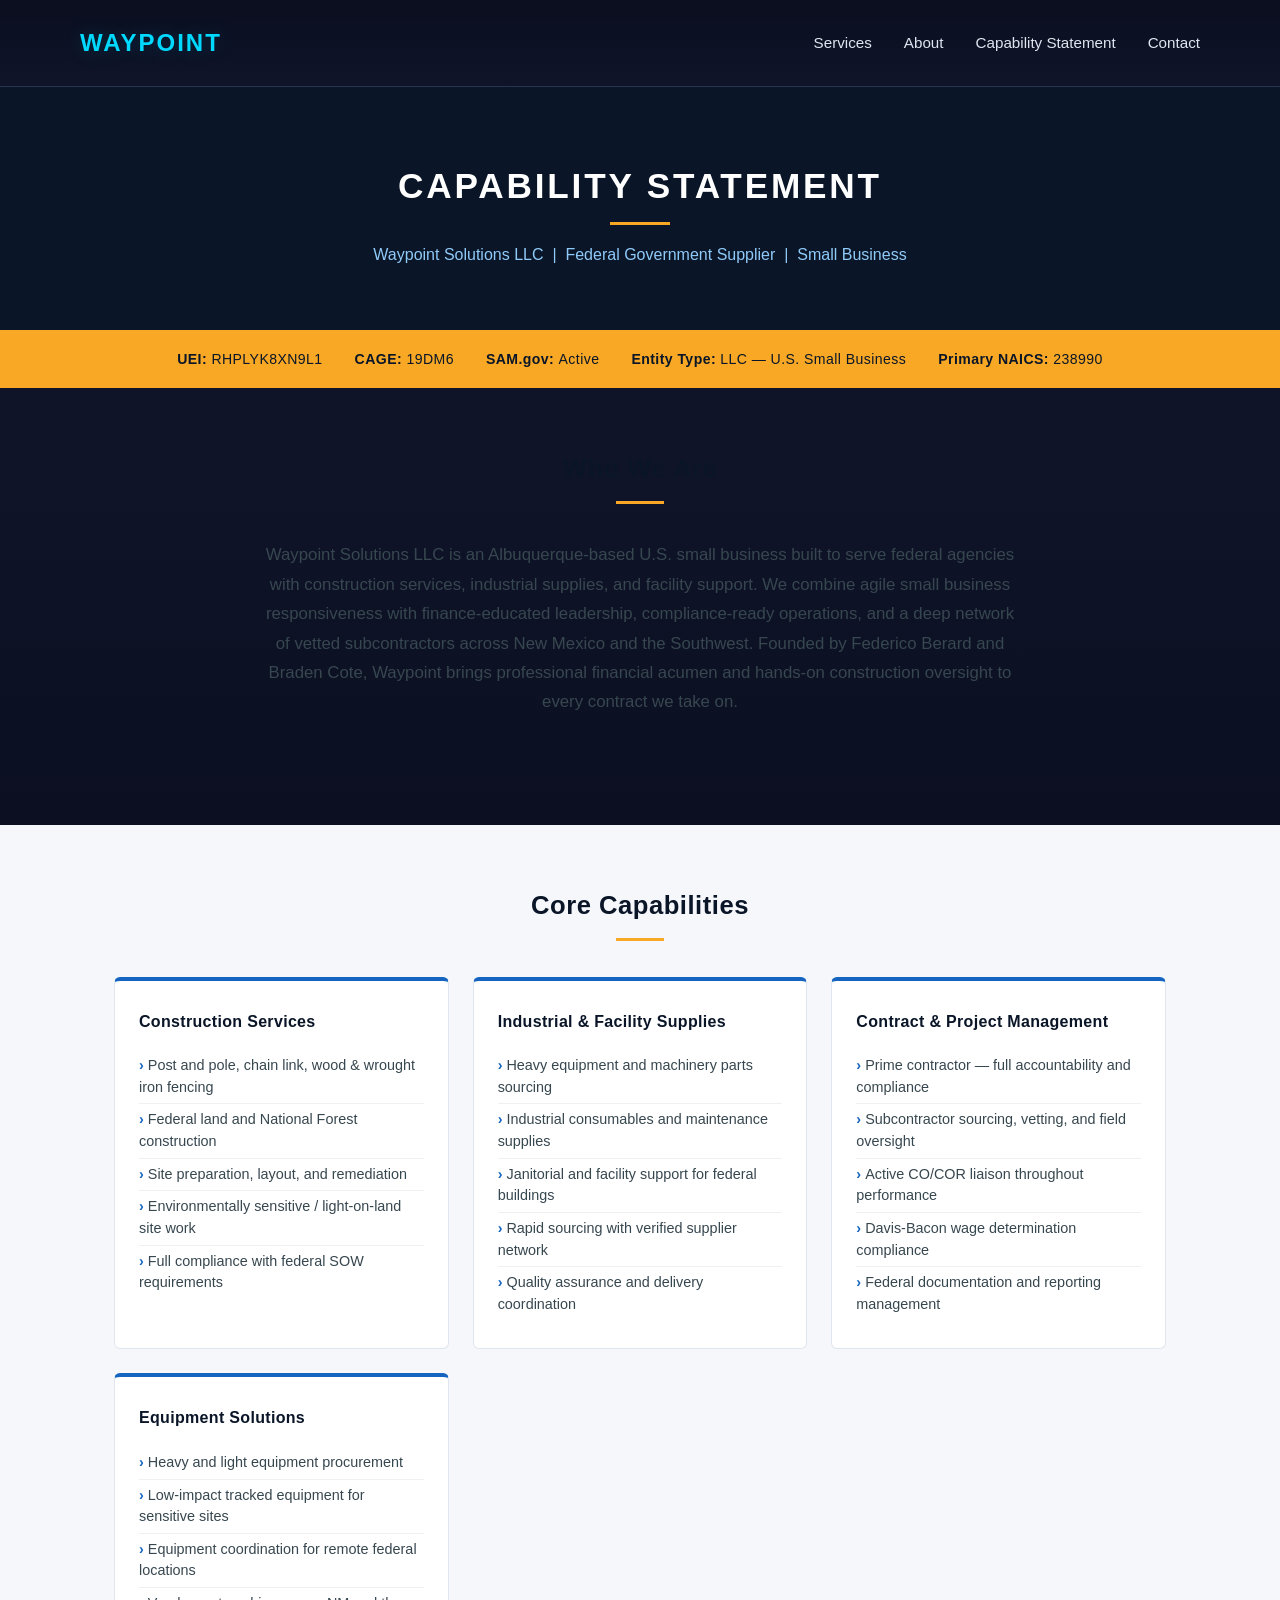
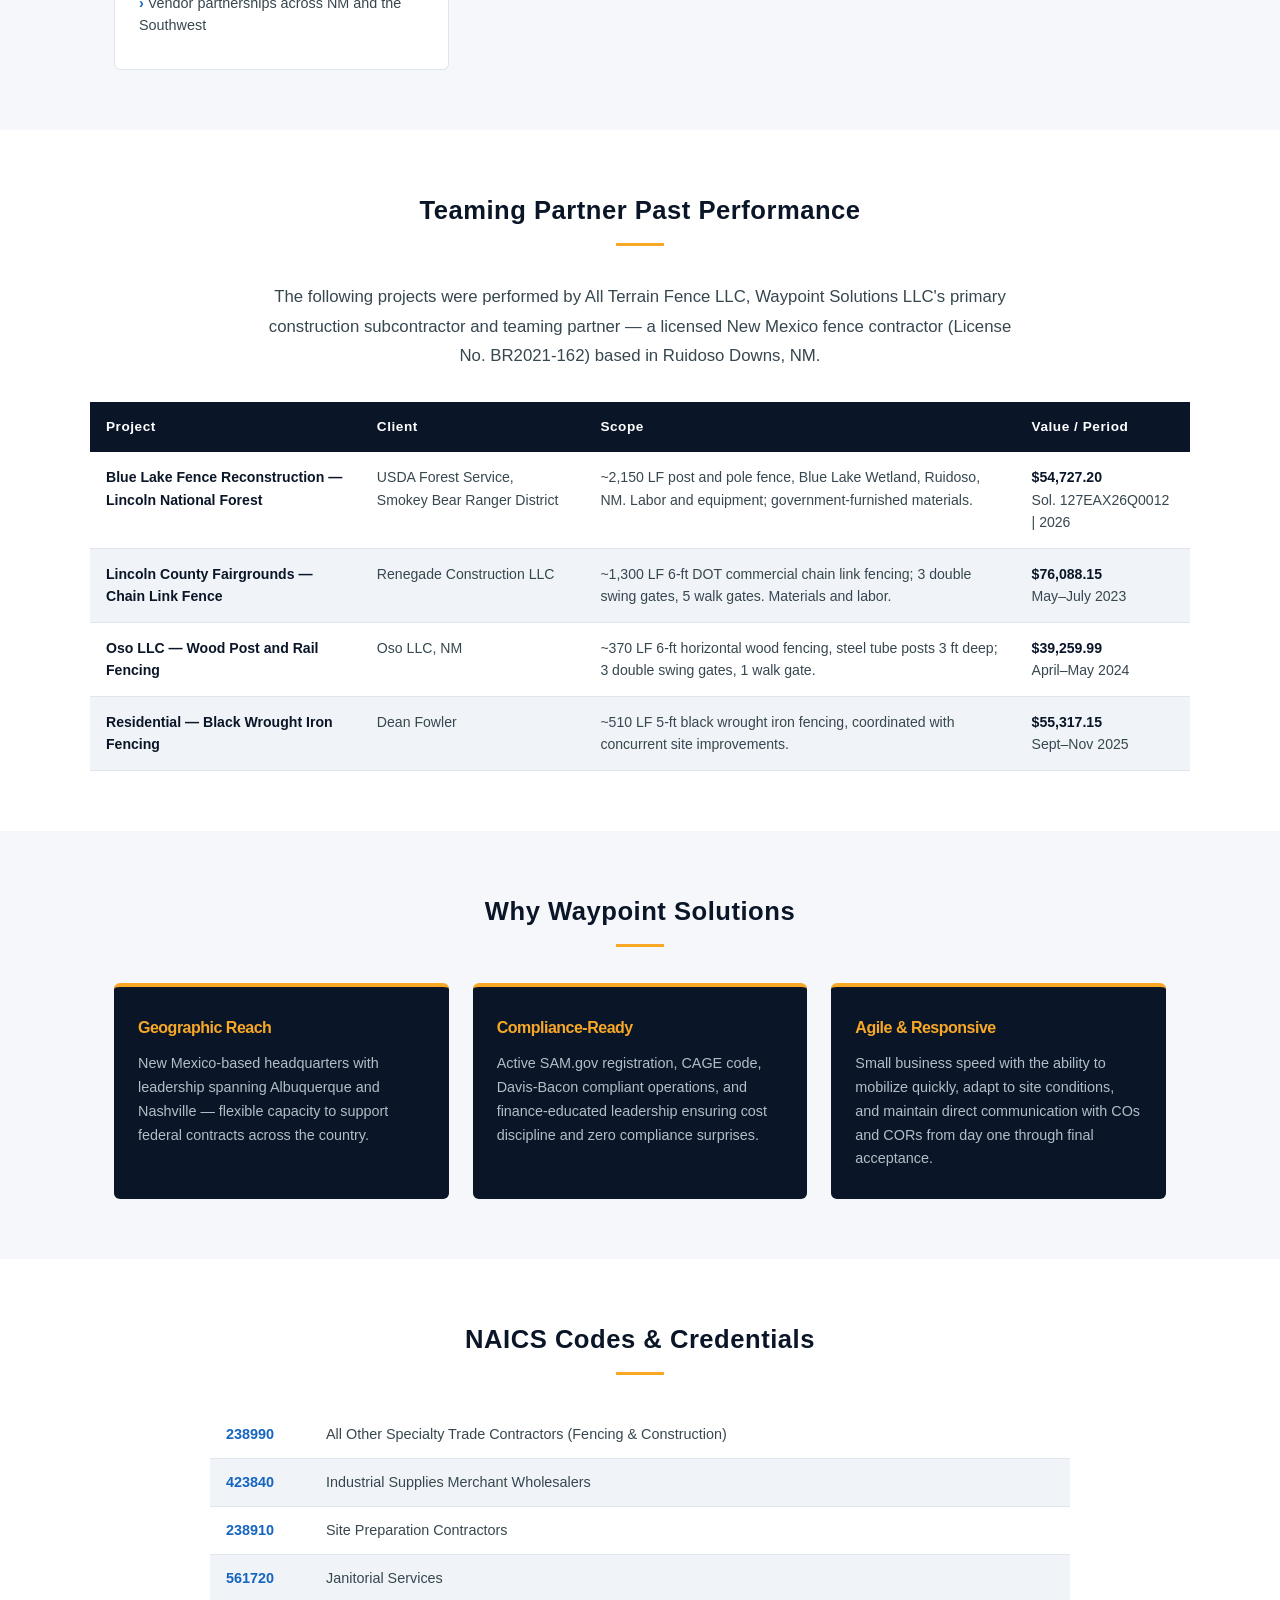
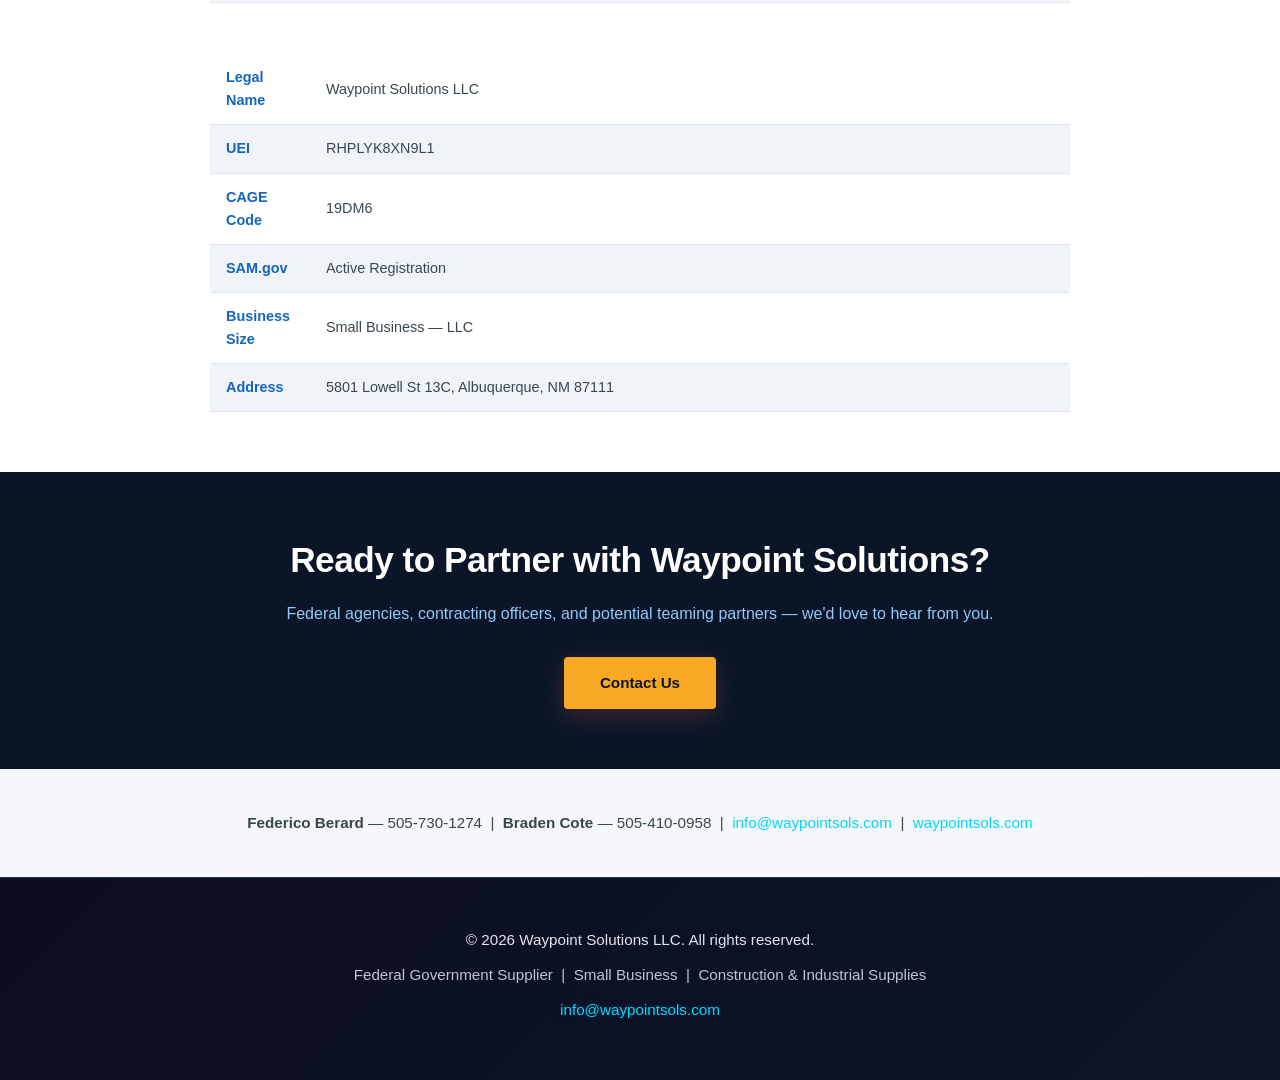
==== capability.html @ c78180f1 "Rename Capability to capability.html" ====
<!DOCTYPE html>
<html lang="en">
<head>
<meta charset="UTF-8">
<meta name="viewport" content="width=device-width, initial-scale=1.0">
<title>Capability Statement - Waypoint Solutions LLC</title>
<link rel="stylesheet" href="style.css">
<style>
  /* ── Capability page specific styles ── */
  .cap-hero {
    background: #0A1628;
    padding: 80px 0 60px;
    text-align: center;
  }
  .cap-hero h1 {
    color: #ffffff;
    font-size: 2.2rem;
    letter-spacing: 0.08em;
    margin: 0 0 8px;
  }
  .cap-hero .gold-bar {
    width: 60px;
    height: 3px;
    background: #F9A825;
    margin: 16px auto;
  }
  .cap-hero p {
    color: #90CAF9;
    font-size: 1rem;
    margin: 0;
  }
 
  .cap-section {
    padding: 60px 0;
  }
  .cap-section.alt {
    background: #f5f7fa;
  }
 
  .cap-intro {
    max-width: 760px;
    margin: 0 auto 48px;
    text-align: center;
    color: #37474F;
    font-size: 1.05rem;
    line-height: 1.75;
  }
 
  /* Credentials bar */
  .cred-bar {
    background: #F9A825;
    padding: 18px 0;
  }
  .cred-bar-inner {
    max-width: 1100px;
    margin: 0 auto;
    padding: 0 24px;
    display: flex;
    flex-wrap: wrap;
    justify-content: center;
    gap: 32px;
  }
  .cred-item {
    font-size: 0.88rem;
    color: #0A1628;
    font-weight: 600;
    letter-spacing: 0.03em;
  }
  .cred-item span {
    font-weight: 400;
  }
 
  /* Capability cards */
  .cap-grid {
    display: grid;
    grid-template-columns: repeat(auto-fit, minmax(260px, 1fr));
    gap: 24px;
    max-width: 1100px;
    margin: 0 auto;
    padding: 0 24px;
  }
  .cap-card {
    background: #ffffff;
    border: 1px solid #e0e6ed;
    border-top: 4px solid #1565C0;
    border-radius: 6px;
    padding: 28px 24px;
  }
  .cap-card h3 {
    color: #0A1628;
    font-size: 1rem;
    margin: 0 0 16px;
    letter-spacing: 0.02em;
  }
  .cap-card ul {
    list-style: none;
    padding: 0;
    margin: 0;
  }
  .cap-card ul li {
    color: #37474F;
    font-size: 0.9rem;
    padding: 5px 0;
    border-bottom: 1px solid #f0f0f0;
    line-height: 1.5;
  }
  .cap-card ul li:last-child { border-bottom: none; }
  .cap-card ul li::before {
    content: "›  ";
    color: #1565C0;
    font-weight: 700;
  }
 
  /* Past performance table */
  .pp-table {
    width: 100%;
    max-width: 1100px;
    margin: 0 auto;
    padding: 0 24px;
    border-collapse: collapse;
  }
  .pp-table thead tr {
    background: #0A1628;
    color: #ffffff;
  }
  .pp-table thead th {
    padding: 14px 16px;
    text-align: left;
    font-size: 0.85rem;
    font-weight: 600;
    letter-spacing: 0.04em;
  }
  .pp-table tbody tr:nth-child(even) { background: #f0f4f8; }
  .pp-table tbody tr:nth-child(odd)  { background: #ffffff; }
  .pp-table tbody td {
    padding: 14px 16px;
    font-size: 0.88rem;
    color: #37474F;
    vertical-align: top;
    border-bottom: 1px solid #e0e6ed;
  }
  .pp-table tbody td strong { color: #0A1628; }
 
  /* Pillars */
  .pillar-grid {
    display: grid;
    grid-template-columns: repeat(auto-fit, minmax(280px, 1fr));
    gap: 24px;
    max-width: 1100px;
    margin: 0 auto;
    padding: 0 24px;
  }
  .pillar {
    background: #0A1628;
    border-top: 4px solid #F9A825;
    border-radius: 6px;
    padding: 28px 24px;
  }
  .pillar h3 {
    color: #F9A825;
    font-size: 1rem;
    margin: 0 0 12px;
  }
  .pillar p {
    color: #B0BEC5;
    font-size: 0.9rem;
    line-height: 1.65;
    margin: 0;
  }
 
  /* NAICS table */
  .naics-table {
    width: 100%;
    max-width: 860px;
    margin: 0 auto;
    padding: 0 24px;
    border-collapse: collapse;
  }
  .naics-table tr:nth-child(even) { background: #f0f4f8; }
  .naics-table tr:nth-child(odd)  { background: #ffffff; }
  .naics-table td {
    padding: 12px 16px;
    font-size: 0.9rem;
    color: #37474F;
    border-bottom: 1px solid #e0e6ed;
  }
  .naics-table td:first-child {
    font-weight: 700;
    color: #1565C0;
    width: 100px;
  }
 
  /* Contact CTA */
  .cap-cta {
    background: #0A1628;
    padding: 60px 24px;
    text-align: center;
  }
  .cap-cta h2 { color: #ffffff; margin: 0 0 12px; }
  .cap-cta p  { color: #90CAF9; margin: 0 0 28px; }
  .cap-cta a.cta-button {
    background: #F9A825;
    color: #0A1628;
    padding: 14px 36px;
    border-radius: 4px;
    font-weight: 700;
    text-decoration: none;
    font-size: 0.95rem;
    display: inline-block;
  }
  .cap-cta a.cta-button:hover { background: #e09318; }
 
  .section-heading {
    text-align: center;
    color: #0A1628;
    font-size: 1.6rem;
    margin: 0 0 12px;
    letter-spacing: 0.02em;
  }
  .gold-underline {
    width: 48px;
    height: 3px;
    background: #F9A825;
    margin: 0 auto 36px;
  }
 
  @media (max-width: 700px) {
    .pp-table { font-size: 0.8rem; }
    .pp-table thead th, .pp-table tbody td { padding: 10px 10px; }
    .cap-hero h1 { font-size: 1.5rem; }
  }
</style>
</head>
<body>
 
<!-- Navigation -->
<nav class="navbar">
  <div class="nav-container">
    <div class="logo"><a href="index.html" style="text-decoration:none; color:inherit;">WAYPOINT</a></div>
    <ul class="nav-menu">
      <li><a href="index.html#capabilities">Services</a></li>
      <li><a href="index.html#about">About</a></li>
      <li><a href="capability.html" class="active">Capability Statement</a></li>
      <li><a href="index.html#contact">Contact</a></li>
    </ul>
  </div>
</nav>
 
<!-- Hero -->
<div class="cap-hero">
  <h1>CAPABILITY STATEMENT</h1>
  <div class="gold-bar"></div>
  <p>Waypoint Solutions LLC &nbsp;|&nbsp; Federal Government Supplier &nbsp;|&nbsp; Small Business</p>
</div>
 
<!-- Credentials Bar -->
<div class="cred-bar">
  <div class="cred-bar-inner">
    <div class="cred-item">UEI: <span>RHPLYK8XN9L1</span></div>
    <div class="cred-item">CAGE: <span>19DM6</span></div>
    <div class="cred-item">SAM.gov: <span>Active</span></div>
    <div class="cred-item">Entity Type: <span>LLC — U.S. Small Business</span></div>
    <div class="cred-item">Primary NAICS: <span>238990</span></div>
  </div>
</div>
 
<!-- Who We Are -->
<section class="cap-section">
  <div class="container">
    <h2 class="section-heading">Who We Are</h2>
    <div class="gold-underline"></div>
    <p class="cap-intro">
      Waypoint Solutions LLC is an Albuquerque-based U.S. small business built to serve federal agencies with construction services, industrial supplies, and facility support. We combine agile small business responsiveness with finance-educated leadership, compliance-ready operations, and a deep network of vetted subcontractors across New Mexico and the Southwest. Founded by Federico Berard and Braden Cote, Waypoint brings professional financial acumen and hands-on construction oversight to every contract we take on.
    </p>
  </div>
</section>
 
<!-- Core Capabilities -->
<section class="cap-section alt">
  <div class="container">
    <h2 class="section-heading">Core Capabilities</h2>
    <div class="gold-underline"></div>
    <div class="cap-grid">
      <div class="cap-card">
        <h3>Construction Services</h3>
        <ul>
          <li>Post and pole, chain link, wood &amp; wrought iron fencing</li>
          <li>Federal land and National Forest construction</li>
          <li>Site preparation, layout, and remediation</li>
          <li>Environmentally sensitive / light-on-land site work</li>
          <li>Full compliance with federal SOW requirements</li>
        </ul>
      </div>
      <div class="cap-card">
        <h3>Industrial &amp; Facility Supplies</h3>
        <ul>
          <li>Heavy equipment and machinery parts sourcing</li>
          <li>Industrial consumables and maintenance supplies</li>
          <li>Janitorial and facility support for federal buildings</li>
          <li>Rapid sourcing with verified supplier network</li>
          <li>Quality assurance and delivery coordination</li>
        </ul>
      </div>
      <div class="cap-card">
        <h3>Contract &amp; Project Management</h3>
        <ul>
          <li>Prime contractor — full accountability and compliance</li>
          <li>Subcontractor sourcing, vetting, and field oversight</li>
          <li>Active CO/COR liaison throughout performance</li>
          <li>Davis-Bacon wage determination compliance</li>
          <li>Federal documentation and reporting management</li>
        </ul>
      </div>
      <div class="cap-card">
        <h3>Equipment Solutions</h3>
        <ul>
          <li>Heavy and light equipment procurement</li>
          <li>Low-impact tracked equipment for sensitive sites</li>
          <li>Equipment coordination for remote federal locations</li>
          <li>Vendor partnerships across NM and the Southwest</li>
        </ul>
      </div>
    </div>
  </div>
</section>
 
<!-- Past Performance -->
<section class="cap-section">
  <div class="container">
    <h2 class="section-heading">Teaming Partner Past Performance</h2>
    <div class="gold-underline"></div>
    <p class="cap-intro" style="margin-bottom: 32px;">
      The following projects were performed by All Terrain Fence LLC, Waypoint Solutions LLC's primary construction subcontractor and teaming partner — a licensed New Mexico fence contractor (License No. BR2021-162) based in Ruidoso Downs, NM.
    </p>
    <table class="pp-table">
      <thead>
        <tr>
          <th>Project</th>
          <th>Client</th>
          <th>Scope</th>
          <th>Value / Period</th>
        </tr>
      </thead>
      <tbody>
        <tr>
          <td><strong>Blue Lake Fence Reconstruction — Lincoln National Forest</strong></td>
          <td>USDA Forest Service, Smokey Bear Ranger District</td>
          <td>~2,150 LF post and pole fence, Blue Lake Wetland, Ruidoso, NM. Labor and equipment; government-furnished materials.</td>
          <td><strong>$54,727.20</strong><br>Sol. 127EAX26Q0012 | 2026</td>
        </tr>
        <tr>
          <td><strong>Lincoln County Fairgrounds — Chain Link Fence</strong></td>
          <td>Renegade Construction LLC</td>
          <td>~1,300 LF 6-ft DOT commercial chain link fencing; 3 double swing gates, 5 walk gates. Materials and labor.</td>
          <td><strong>$76,088.15</strong><br>May–July 2023</td>
        </tr>
        <tr>
          <td><strong>Oso LLC — Wood Post and Rail Fencing</strong></td>
          <td>Oso LLC, NM</td>
          <td>~370 LF 6-ft horizontal wood fencing, steel tube posts 3 ft deep; 3 double swing gates, 1 walk gate.</td>
          <td><strong>$39,259.99</strong><br>April–May 2024</td>
        </tr>
        <tr>
          <td><strong>Residential — Black Wrought Iron Fencing</strong></td>
          <td>Dean Fowler</td>
          <td>~510 LF 5-ft black wrought iron fencing, coordinated with concurrent site improvements.</td>
          <td><strong>$55,317.15</strong><br>Sept–Nov 2025</td>
        </tr>
      </tbody>
    </table>
  </div>
</section>
 
<!-- Why Waypoint -->
<section class="cap-section alt">
  <div class="container">
    <h2 class="section-heading">Why Waypoint Solutions</h2>
    <div class="gold-underline"></div>
    <div class="pillar-grid">
      <div class="pillar">
        <h3>Geographic Reach</h3>
        <p>New Mexico-based headquarters with leadership spanning Albuquerque and Nashville — flexible capacity to support federal contracts across the country.</p>
      </div>
      <div class="pillar">
        <h3>Compliance-Ready</h3>
        <p>Active SAM.gov registration, CAGE code, Davis-Bacon compliant operations, and finance-educated leadership ensuring cost discipline and zero compliance surprises.</p>
      </div>
      <div class="pillar">
        <h3>Agile &amp; Responsive</h3>
        <p>Small business speed with the ability to mobilize quickly, adapt to site conditions, and maintain direct communication with COs and CORs from day one through final acceptance.</p>
      </div>
    </div>
  </div>
</section>
 
<!-- NAICS & Credentials -->
<section class="cap-section">
  <div class="container">
    <h2 class="section-heading">NAICS Codes &amp; Credentials</h2>
    <div class="gold-underline"></div>
    <table class="naics-table">
      <tr><td>238990</td><td>All Other Specialty Trade Contractors (Fencing &amp; Construction)</td></tr>
      <tr><td>423840</td><td>Industrial Supplies Merchant Wholesalers</td></tr>
      <tr><td>238910</td><td>Site Preparation Contractors</td></tr>
      <tr><td>561720</td><td>Janitorial Services</td></tr>
    </table>
    <br><br>
    <table class="naics-table">
      <tr><td>Legal Name</td><td>Waypoint Solutions LLC</td></tr>
      <tr><td>UEI</td><td>RHPLYK8XN9L1</td></tr>
      <tr><td>CAGE Code</td><td>19DM6</td></tr>
      <tr><td>SAM.gov</td><td>Active Registration</td></tr>
      <tr><td>Business Size</td><td>Small Business — LLC</td></tr>
      <tr><td>Address</td><td>5801 Lowell St 13C, Albuquerque, NM 87111</td></tr>
    </table>
  </div>
</section>
 
<!-- Contact CTA -->
<div class="cap-cta">
  <h2>Ready to Partner with Waypoint Solutions?</h2>
  <p>Federal agencies, contracting officers, and potential teaming partners — we'd love to hear from you.</p>
  <a href="index.html#contact" class="cta-button">Contact Us</a>
</div>
 
<!-- Contact Quick Info -->
<section class="cap-section alt" style="padding: 40px 0;">
  <div class="container" style="text-align: center;">
    <p style="color:#37474F; font-size:0.95rem; margin:0;">
      <strong>Federico Berard</strong> — 505-730-1274 &nbsp;|&nbsp;
      <strong>Braden Cote</strong> — 505-410-0958 &nbsp;|&nbsp;
      <a href="mailto:info@waypointsols.com">info@waypointsols.com</a> &nbsp;|&nbsp;
      <a href="https://waypointsols.com">waypointsols.com</a>
    </p>
  </div>
</section>
 
<!-- Footer -->
<footer class="footer">
  <div class="container">
    <p>&copy; 2026 Waypoint Solutions LLC. All rights reserved.</p>
    <p class="footer-meta">Federal Government Supplier &nbsp;|&nbsp; Small Business &nbsp;|&nbsp; Construction &amp; Industrial Supplies</p>
    <p class="footer-contact"><a href="mailto:info@waypointsols.com">info@waypointsols.com</a></p>
  </div>
</footer>
 
</body>
</html>
---- style.css ----
/* ===== VARIABLES & RESET ===== */
:root {
    --bg-primary: #0A0E1F;
    --bg-secondary: #0F1429;
    --bg-tertiary: #141829;
    --accent-cyan: #00D9FF;
    --accent-orange: #FF6B35;
    --accent-green: #00D997;
    --text-primary: #FFFFFF;
    --text-secondary: #E0E5F0;
    --text-tertiary: #B8C4D4;
    --border-color: #2A3452;
    --glow-cyan: rgba(0, 217, 255, 0.2);
    --glow-orange: rgba(255, 107, 53, 0.2);
}

* {
    margin: 0;
    padding: 0;
    box-sizing: border-box;
}

html {
    scroll-behavior: smooth;
}

body {
    font-family: -apple-system, BlinkMacSystemFont, 'Segoe UI', 'Roboto', 'Oxygen', 'Ubuntu', 'Cantarell', sans-serif;
    line-height: 1.6;
    color: var(--text-primary);
    background: linear-gradient(180deg, var(--bg-primary) 0%, var(--bg-secondary) 50%, var(--bg-primary) 100%);
    background-attachment: fixed;
    min-height: 100vh;
}

.container {
    max-width: 1200px;
    margin: 0 auto;
    padding: 0 40px;
}

/* ===== TYPOGRAPHY ===== */
h1, h2, h3 {
    font-weight: 700;
    letter-spacing: -0.5px;
}

h1 {
    font-size: 3.5rem;
    line-height: 1.1;
    margin-bottom: 1rem;
    color: var(--text-primary);
}

h2 {
    font-size: 2.2rem;
    margin-bottom: 1rem;
    color: var(--text-primary);
}

h3 {
    font-size: 1.1rem;
    margin-bottom: 0.8rem;
    color: var(--accent-cyan);
}

p {
    color: var(--text-secondary);
    line-height: 1.8;
}

a {
    color: var(--accent-cyan);
    text-decoration: none;
    transition: color 0.3s ease;
}

a:hover {
    color: var(--accent-orange);
}

/* ===== NAVIGATION ===== */
.navbar {
    background: linear-gradient(180deg, var(--bg-primary) 0%, var(--bg-secondary) 100%);
    padding: 1.5rem 0;
    border-bottom: 1px solid var(--border-color);
    position: sticky;
    top: 0;
    z-index: 1000;
}

.nav-container {
    max-width: 1200px;
    margin: 0 auto;
    padding: 0 40px;
    display: flex;
    justify-content: space-between;
    align-items: center;
}

.logo {
    font-size: 1.5rem;
    font-weight: 700;
    color: var(--accent-cyan);
    letter-spacing: 2px;
    text-shadow: 0 0 20px var(--glow-cyan);
}

.nav-menu {
    display: flex;
    list-style: none;
    gap: 2rem;
}

.nav-menu a {
    color: var(--text-secondary);
    font-weight: 500;
    font-size: 0.95rem;
    transition: color 0.3s ease;
}

.nav-menu a:hover {
    color: var(--accent-cyan);
}

/* ===== HERO SECTION ===== */
.hero {
    background: linear-gradient(135deg, var(--bg-primary) 0%, var(--bg-secondary) 100%);
    color: var(--text-primary);
    padding: 100px 40px;
    text-align: center;
    position: relative;
    overflow: hidden;
}

.hero::before {
    content: '';
    position: absolute;
    top: 0;
    left: 0;
    right: 0;
    bottom: 0;
    background: radial-gradient(circle at 20% 50%, rgba(0, 217, 255, 0.08) 0%, transparent 50%),
                radial-gradient(circle at 80% 80%, rgba(255, 107, 53, 0.08) 0%, transparent 50%);
    pointer-events: none;
}

.hero-content {
    position: relative;
    z-index: 2;
}

.hero-content h1 {
    color: var(--text-primary);
    margin-bottom: 0.5rem;
    font-weight: 700;
    letter-spacing: 2px;
    background: linear-gradient(135deg, var(--accent-cyan) 0%, var(--text-primary) 100%);
    -webkit-background-clip: text;
    -webkit-text-fill-color: transparent;
    background-clip: text;
}

.tagline {
    font-size: 1.4rem;
    color: var(--accent-cyan);
    font-weight: 500;
    margin-bottom: 1rem;
    text-shadow: 0 0 15px var(--glow-cyan);
}

.subtitle {
    font-size: 1rem;
    color: var(--text-secondary);
    max-width: 650px;
    margin: 0 auto 2.5rem;
    line-height: 1.7;
}

.cta-button {
    display: inline-block;
    background: linear-gradient(135deg, var(--accent-orange) 0%, #ff8a50 100%);
    color: var(--bg-primary);
    padding: 14px 40px;
    border-radius: 6px;
    font-weight: 600;
    font-size: 0.95rem;
    transition: all 0.3s ease;
    cursor: pointer;
    border: none;
    box-shadow: 0 8px 25px var(--glow-orange);
}

.cta-button:hover {
    transform: translateY(-2px);
    box-shadow: 0 12px 35px var(--glow-orange);
}

/* ===== TRUST BAR ===== */
.trust-bar {
    background: linear-gradient(135deg, rgba(0, 217, 255, 0.05) 0%, rgba(255, 107, 53, 0.03) 100%);
    border-top: 1px solid var(--border-color);
    border-bottom: 1px solid var(--border-color);
    padding: 2rem 0;
}

.trust-container {
    max-width: 1200px;
    margin: 0 auto;
    padding: 0 40px;
    display: grid;
    grid-template-columns: repeat(auto-fit, minmax(220px, 1fr));
    gap: 2rem;
    text-align: center;
}

.trust-item {
    color: var(--text-secondary);
    font-size: 0.95rem;
    line-height: 1.6;
}

.trust-item strong {
    color: var(--accent-cyan);
    display: block;
    font-weight: 600;
    margin-bottom: 0.3rem;
}

/* ===== NAICS SECTION ===== */
.naics-section {
    padding: 80px 40px;
    background: var(--bg-primary);
}

.section-intro {
    text-align: center;
    font-size: 1.05rem;
    color: var(--text-secondary);
    margin-bottom: 3rem;
    max-width: 700px;
    margin-left: auto;
    margin-right: auto;
}

.naics-grid {
    display: grid;
    grid-template-columns: repeat(auto-fit, minmax(340px, 1fr));
    gap: 2rem;
}

.naics-card {
    background: linear-gradient(135deg, rgba(0, 217, 255, 0.06) 0%, rgba(46, 117, 182, 0.06) 100%);
    padding: 2.5rem;
    border-radius: 8px;
    border: 1px solid var(--border-color);
    transition: all 0.3s ease;
    border-top: 4px solid var(--accent-cyan);
    position: relative;
    overflow: hidden;
}

.naics-card::before {
    content: '';
    position: absolute;
    top: 0;
    right: 0;
    width: 100px;
    height: 100px;
    background: radial-gradient(circle, rgba(0, 217, 255, 0.08) 0%, transparent 70%);
    border-radius: 50%;
    pointer-events: none;
}

.naics-card:hover {
    box-shadow: 0 12px 40px var(--glow-cyan);
    border-top-color: var(--accent-orange);
    transform: translateY(-4px);
}

.naics-code {
    font-size: 1.8rem;
    font-weight: 700;
    color: var(--accent-cyan);
    margin-bottom: 0.5rem;
    text-shadow: 0 0 15px var(--glow-cyan);
}

.naics-title {
    font-size: 1rem;
    font-weight: 600;
    color: var(--text-primary);
    margin-bottom: 1rem;
}

.naics-card p {
    font-size: 0.95rem;
    color: var(--text-secondary);
    line-height: 1.7;
}

/* ===== SERVICES SECTION ===== */
.services {
    padding: 80px 40px;
    background: var(--bg-secondary);
}

.services-grid {
    display: grid;
    grid-template-columns: repeat(auto-fit, minmax(280px, 1fr));
    gap: 2.5rem;
}

.service-card {
    background: linear-gradient(135deg, rgba(46, 117, 182, 0.08) 0%, rgba(255, 107, 53, 0.04) 100%);
    padding: 2.5rem;
    border-radius: 8px;
    border: 1px solid var(--border-color);
    transition: all 0.3s ease;
    position: relative;
    overflow: hidden;
}

.service-card::before {
    content: '';
    position: absolute;
    top: -50%;
    right: -50%;
    width: 200px;
    height: 200px;
    background: radial-gradient(circle, rgba(255, 107, 53, 0.08) 0%, transparent 70%);
    border-radius: 50%;
    pointer-events: none;
}

.service-card:hover {
    box-shadow: 0 12px 40px var(--glow-cyan);
    border-color: var(--accent-orange);
    transform: translateY(-4px);
}

.service-card h3 {
    margin-bottom: 1rem;
    color: var(--accent-cyan);
    position: relative;
    z-index: 2;
}

.service-card p {
    font-size: 0.95rem;
    color: var(--text-secondary);
    line-height: 1.7;
    position: relative;
    z-index: 2;
}

/* ===== WHY WAYPOINT ===== */
.why-waypoint {
    padding: 80px 40px;
    background: var(--bg-primary);
}

.value-grid {
    display: grid;
    grid-template-columns: repeat(auto-fit, minmax(320px, 1fr));
    gap: 2.5rem;
}

.value-item {
    padding: 2rem;
    background: linear-gradient(135deg, rgba(0, 217, 255, 0.06) 0%, rgba(0, 153, 102, 0.04) 100%);
    border-radius: 8px;
    border: 1px solid var(--border-color);
    transition: all 0.3s ease;
    position: relative;
    overflow: hidden;
}

.value-item::before {
    content: '';
    position: absolute;
    top: 0;
    left: -50%;
    width: 200px;
    height: 200px;
    background: radial-gradient(circle, rgba(0, 217, 255, 0.08) 0%, transparent 70%);
    border-radius: 50%;
    pointer-events: none;
}

.value-item:hover {
    border-color: var(--accent-cyan);
    box-shadow: 0 12px 40px var(--glow-cyan);
    transform: translateY(-4px);
}

.value-icon {
    display: inline-block;
    width: 40px;
    height: 40px;
    background: linear-gradient(135deg, var(--accent-cyan) 0%, var(--accent-green) 100%);
    color: var(--bg-primary);
    border-radius: 50%;
    display: flex;
    align-items: center;
    justify-content: center;
    font-weight: bold;
    margin-bottom: 1rem;
    position: relative;
    z-index: 2;
    box-shadow: 0 4px 15px var(--glow-cyan);
}

.value-item h3 {
    margin-bottom: 0.8rem;
    position: relative;
    z-index: 2;
}

.value-item p {
    font-size: 0.95rem;
    color: var(--text-secondary);
    position: relative;
    z-index: 2;
}

/* ===== ABOUT SECTION ===== */
.about {
    padding: 80px 40px;
    background: var(--bg-secondary);
}

.about-grid {
    display: grid;
    grid-template-columns: 1fr 1fr;
    gap: 4rem;
    align-items: start;
}

.about-text h3 {
    margin-top: 2rem;
    margin-bottom: 1rem;
    color: var(--accent-cyan);
}

.about-text h3:first-child {
    margin-top: 0;
}

.about-text p {
    margin-bottom: 1.5rem;
    line-height: 1.8;
    color: var(--text-secondary);
}

.credentials-box {
    background: linear-gradient(135deg, rgba(0, 217, 255, 0.08) 0%, rgba(46, 117, 182, 0.08) 100%);
    padding: 2.5rem;
    border-radius: 8px;
    border: 1px solid var(--border-color);
    border-left: 4px solid var(--accent-cyan);
    box-shadow: 0 8px 25px var(--glow-cyan);
}

.credentials-box h3 {
    margin-bottom: 1.5rem;
    color: var(--accent-cyan);
}

.credentials-box ul {
    list-style: none;
}

.credentials-box li {
    padding: 0.7rem 0;
    color: var(--text-secondary);
    font-size: 0.95rem;
    line-height: 1.6;
}

.credentials-box strong {
    color: var(--text-primary);
}

/* ===== CONTACT SECTION ===== */
.contact {
    padding: 80px 40px;
    background: var(--bg-primary);
}

.contact-intro {
    text-align: center;
    font-size: 1.05rem;
    color: var(--text-secondary);
    margin-bottom: 3rem;
    max-width: 700px;
    margin-left: auto;
    margin-right: auto;
}

.contact-grid {
    display: grid;
    grid-template-columns: 1fr 1fr;
    gap: 3rem;
    max-width: 1000px;
    margin: 0 auto;
}

.contact-info h3,
.contact-form-container h3 {
    color: var(--accent-cyan);
    margin-bottom: 1.5rem;
}

.info-block {
    margin-bottom: 1.5rem;
}

.info-block p:first-child {
    font-weight: 600;
    color: var(--text-primary);
    margin-bottom: 0.3rem;
}

.info-block p:last-child {
    color: var(--text-secondary);
    font-size: 0.95rem;
}

.contact-form {
    display: flex;
    flex-direction: column;
    gap: 1.2rem;
}

.contact-form input,
.contact-form textarea {
    padding: 12px 16px;
    border: 1px solid var(--border-color);
    border-radius: 6px;
    font-family: inherit;
    font-size: 0.95rem;
    transition: all 0.3s ease;
    background: linear-gradient(135deg, rgba(0, 217, 255, 0.03) 0%, rgba(255, 107, 53, 0.01) 100%);
    color: var(--text-primary);
}

.contact-form input::placeholder,
.contact-form textarea::placeholder {
    color: var(--text-tertiary);
}

.contact-form input:focus,
.contact-form textarea:focus {
    outline: none;
    border-color: var(--accent-cyan);
    box-shadow: 0 0 0 3px rgba(0, 217, 255, 0.15);
}

.submit-btn {
    background: linear-gradient(135deg, var(--accent-cyan) 0%, var(--accent-green) 100%);
    color: var(--bg-primary);
    padding: 12px 30px;
    border: none;
    border-radius: 6px;
    font-size: 0.95rem;
    font-weight: 600;
    cursor: pointer;
    transition: all 0.3s ease;
    box-shadow: 0 8px 20px var(--glow-cyan);
}

.submit-btn:hover {
    transform: translateY(-2px);
    box-shadow: 0 12px 30px var(--glow-cyan);
}

/* ===== FOOTER ===== */
.footer {
    background: linear-gradient(135deg, var(--bg-primary) 0%, var(--bg-secondary) 100%);
    color: var(--text-secondary);
    padding: 3rem 40px;
    text-align: center;
    border-top: 1px solid var(--border-color);
}

.footer p {
    color: var(--text-secondary);
    margin-bottom: 0.5rem;
    font-size: 0.95rem;
}

.footer-meta {
    font-size: 0.9rem;
    opacity: 0.85;
}

.footer-contact a {
    color: var(--accent-cyan);
    font-weight: 500;
    text-shadow: 0 0 10px var(--glow-cyan);
}

.footer-contact a:hover {
    text-decoration: underline;
}

/* ===== RESPONSIVE ===== */
@media (max-width: 768px) {
    .container {
        padding: 0 20px;
    }

    h1 {
        font-size: 2.2rem;
    }

    h2 {
        font-size: 1.8rem;
    }

    .nav-container {
        padding: 0 20px;
    }

    .hero {
        padding: 60px 20px;
    }

    .hero-content h1 {
        font-size: 2rem;
    }

    .subtitle {
        font-size: 0.95rem;
    }

    .cta-button {
        padding: 12px 30px;
        font-size: 0.9rem;
    }

    .naics-section,
    .services,
    .why-waypoint,
    .about,
    .contact {
        padding: 60px 20px;
    }

    .trust-container {
        padding: 0 20px;
        grid-template-columns: 1fr;
        gap: 1.5rem;
    }

    .about-grid,
    .contact-grid {
        grid-template-columns: 1fr;
        gap: 2rem;
    }

    .nav-menu {
        gap: 1rem;
        font-size: 0.85rem;
    }
}

@media (max-width: 480px) {
    .container {
        padding: 0 16px;
    }

    h1 {
        font-size: 1.8rem;
    }

    h2 {
        font-size: 1.4rem;
    }

    .hero {
        padding: 50px 16px;
    }

    .naics-grid,
    .services-grid,
    .value-grid {
        grid-template-columns: 1fr;
    }

    .cta-button {
        width: 100%;
        max-width: 280px;
    }
}
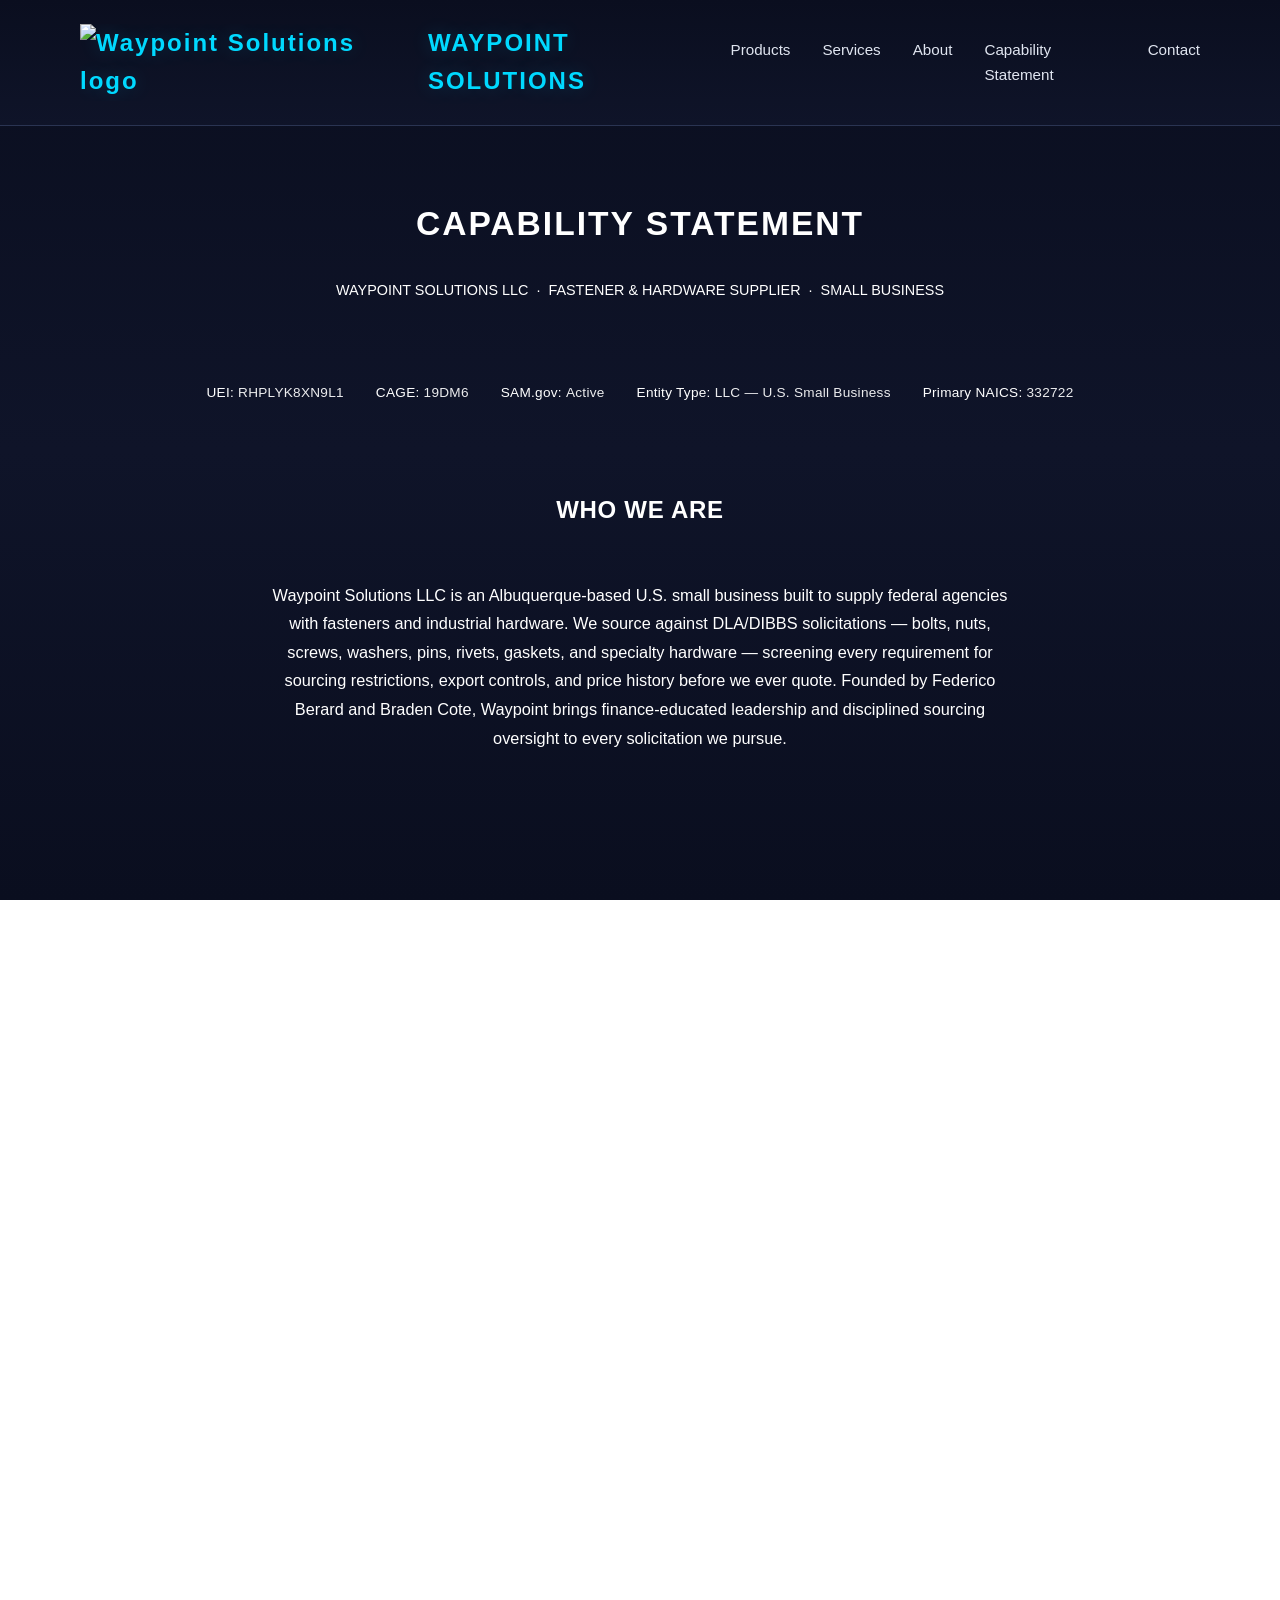
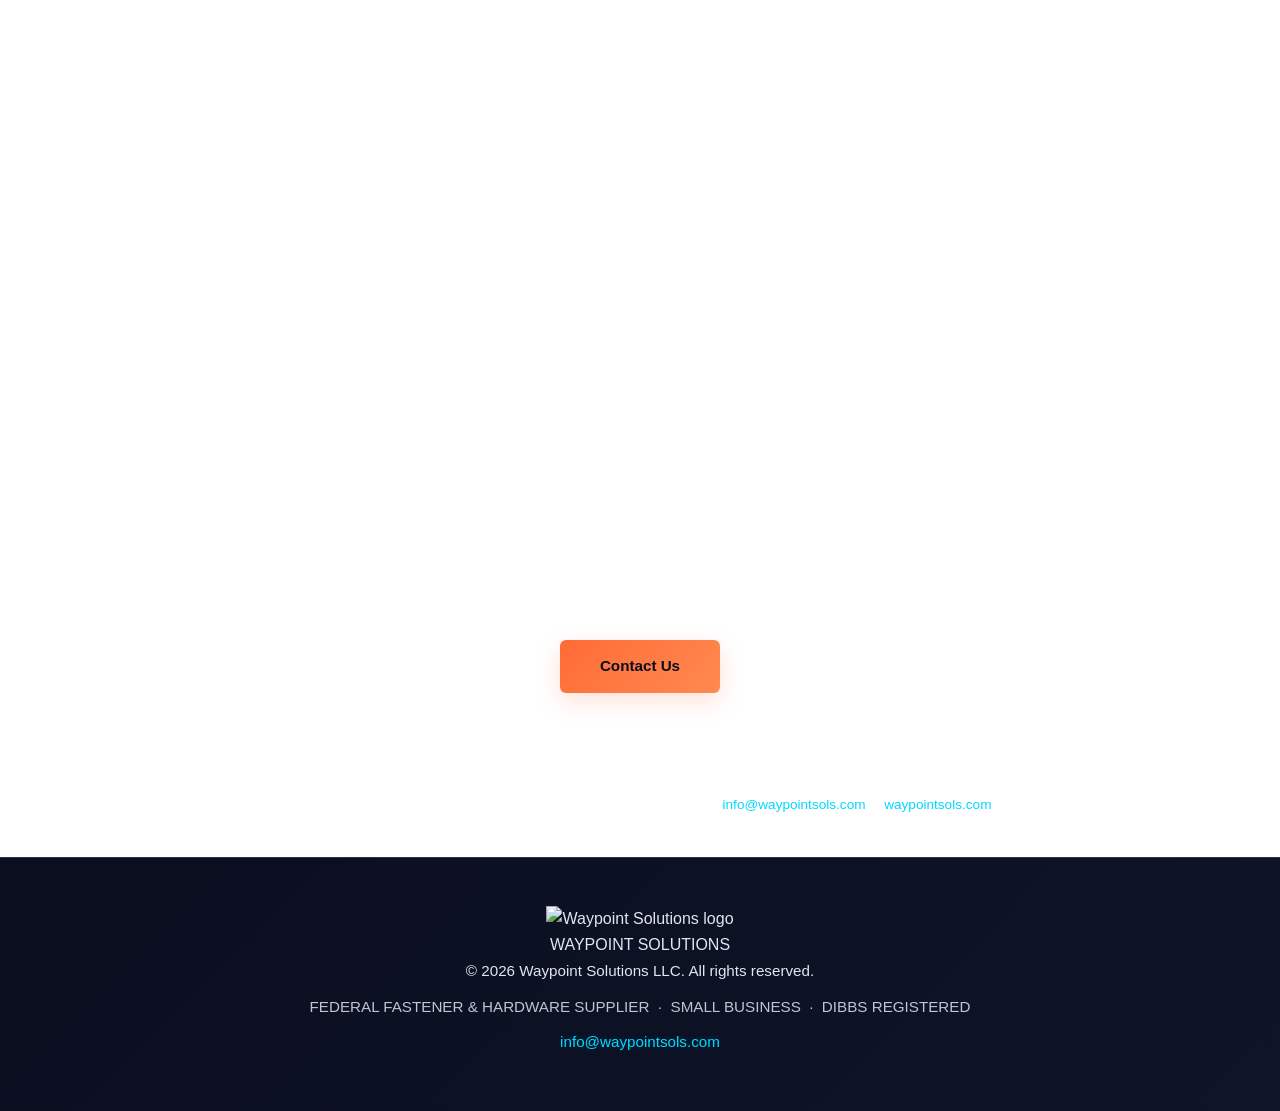
==== commit 5a0a6a07: "Add files via upload" ====
--- a/capability.html
+++ b/capability.html
@@ -3,52 +3,57 @@
 <head>
 <meta charset="UTF-8">
 <meta name="viewport" content="width=device-width, initial-scale=1.0">
-<title>Capability Statement - Waypoint Solutions LLC</title>
+<title>Capability Statement — Waypoint Solutions LLC</title>
 <link rel="stylesheet" href="style.css">
 <style>
   /* ── Capability page specific styles ── */
   .cap-hero {
-    background: #0A1628;
+    background: var(--charcoal-1);
     padding: 80px 0 60px;
     text-align: center;
+    border-bottom: 1px solid var(--steel-line);
   }
   .cap-hero h1 {
-    color: #ffffff;
-    font-size: 2.2rem;
-    letter-spacing: 0.08em;
+    color: var(--white);
+    font-size: 2.1rem;
+    letter-spacing: 0.06em;
     margin: 0 0 8px;
   }
-  .cap-hero .gold-bar {
+  .cap-hero .red-bar {
     width: 60px;
     height: 3px;
-    background: #F9A825;
+    background: var(--red);
     margin: 16px auto;
   }
   .cap-hero p {
-    color: #90CAF9;
-    font-size: 1rem;
+    color: var(--grey);
+    font-family: var(--font-mono);
+    font-size: 0.9rem;
     margin: 0;
   }
- 
+
   .cap-section {
-    padding: 60px 0;
+    padding: 70px 0;
+    background: var(--black);
   }
   .cap-section.alt {
-    background: #f5f7fa;
-  }
- 
+    background: var(--charcoal-1);
+    border-top: 1px solid var(--steel-line);
+    border-bottom: 1px solid var(--steel-line);
+  }
+
   .cap-intro {
     max-width: 760px;
     margin: 0 auto 48px;
     text-align: center;
-    color: #37474F;
-    font-size: 1.05rem;
+    color: var(--grey);
+    font-size: 1.02rem;
     line-height: 1.75;
   }
- 
+
   /* Credentials bar */
   .cred-bar {
-    background: #F9A825;
+    background: var(--red);
     padding: 18px 0;
   }
   .cred-bar-inner {
@@ -61,15 +66,17 @@
     gap: 32px;
   }
   .cred-item {
-    font-size: 0.88rem;
-    color: #0A1628;
-    font-weight: 600;
-    letter-spacing: 0.03em;
+    font-family: var(--font-mono);
+    font-size: 0.85rem;
+    color: var(--white);
+    font-weight: 500;
+    letter-spacing: 0.02em;
   }
   .cred-item span {
     font-weight: 400;
-  }
- 
+    opacity: 0.92;
+  }
+
   /* Capability cards */
   .cap-grid {
     display: grid;
@@ -80,15 +87,20 @@
     padding: 0 24px;
   }
   .cap-card {
-    background: #ffffff;
-    border: 1px solid #e0e6ed;
-    border-top: 4px solid #1565C0;
-    border-radius: 6px;
+    background: var(--charcoal-2);
+    border: 1px solid var(--steel-line);
+    border-top: 3px solid var(--red);
+    border-radius: 3px;
     padding: 28px 24px;
   }
+  .cap-card.featured {
+    border-top-color: var(--red);
+    background: var(--charcoal-2);
+    box-shadow: 0 0 0 1px var(--red-deep) inset;
+  }
   .cap-card h3 {
-    color: #0A1628;
-    font-size: 1rem;
+    color: var(--white);
+    font-size: 0.95rem;
     margin: 0 0 16px;
     letter-spacing: 0.02em;
   }
@@ -98,19 +110,19 @@
     margin: 0;
   }
   .cap-card ul li {
-    color: #37474F;
-    font-size: 0.9rem;
-    padding: 5px 0;
-    border-bottom: 1px solid #f0f0f0;
+    color: var(--grey);
+    font-size: 0.88rem;
+    padding: 6px 0;
+    border-bottom: 1px solid var(--steel-line);
     line-height: 1.5;
   }
   .cap-card ul li:last-child { border-bottom: none; }
   .cap-card ul li::before {
     content: "›  ";
-    color: #1565C0;
+    color: var(--red);
     font-weight: 700;
   }
- 
+
   /* Past performance table */
   .pp-table {
     width: 100%;
@@ -120,27 +132,30 @@
     border-collapse: collapse;
   }
   .pp-table thead tr {
-    background: #0A1628;
-    color: #ffffff;
+    background: var(--charcoal-2);
   }
   .pp-table thead th {
     padding: 14px 16px;
     text-align: left;
-    font-size: 0.85rem;
+    font-family: var(--font-mono);
+    font-size: 0.75rem;
     font-weight: 600;
-    letter-spacing: 0.04em;
-  }
-  .pp-table tbody tr:nth-child(even) { background: #f0f4f8; }
-  .pp-table tbody tr:nth-child(odd)  { background: #ffffff; }
+    letter-spacing: 0.06em;
+    text-transform: uppercase;
+    color: var(--red);
+    border-bottom: 1px solid var(--steel-line);
+  }
+  .pp-table tbody tr:nth-child(even) { background: var(--charcoal-1); }
+  .pp-table tbody tr:nth-child(odd)  { background: var(--black); }
   .pp-table tbody td {
     padding: 14px 16px;
-    font-size: 0.88rem;
-    color: #37474F;
+    font-size: 0.86rem;
+    color: var(--grey);
     vertical-align: top;
-    border-bottom: 1px solid #e0e6ed;
-  }
-  .pp-table tbody td strong { color: #0A1628; }
- 
+    border-bottom: 1px solid var(--steel-line);
+  }
+  .pp-table tbody td strong { color: var(--white); }
+
   /* Pillars */
   .pillar-grid {
     display: grid;
@@ -151,23 +166,24 @@
     padding: 0 24px;
   }
   .pillar {
-    background: #0A1628;
-    border-top: 4px solid #F9A825;
-    border-radius: 6px;
+    background: var(--black);
+    border: 1px solid var(--steel-line);
+    border-top: 3px solid var(--red);
+    border-radius: 3px;
     padding: 28px 24px;
   }
   .pillar h3 {
-    color: #F9A825;
-    font-size: 1rem;
+    color: var(--red);
+    font-size: 0.95rem;
     margin: 0 0 12px;
   }
   .pillar p {
-    color: #B0BEC5;
+    color: var(--grey);
     font-size: 0.9rem;
     line-height: 1.65;
     margin: 0;
   }
- 
+
   /* NAICS table */
   .naics-table {
     width: 100%;
@@ -176,83 +192,82 @@
     padding: 0 24px;
     border-collapse: collapse;
   }
-  .naics-table tr:nth-child(even) { background: #f0f4f8; }
-  .naics-table tr:nth-child(odd)  { background: #ffffff; }
+  .naics-table tr:nth-child(even) { background: var(--charcoal-1); }
+  .naics-table tr:nth-child(odd)  { background: var(--black); }
   .naics-table td {
     padding: 12px 16px;
     font-size: 0.9rem;
-    color: #37474F;
-    border-bottom: 1px solid #e0e6ed;
+    color: var(--grey);
+    border-bottom: 1px solid var(--steel-line);
   }
   .naics-table td:first-child {
+    font-family: var(--font-mono);
     font-weight: 700;
-    color: #1565C0;
-    width: 100px;
-  }
- 
+    color: var(--red);
+    width: 110px;
+  }
+
   /* Contact CTA */
   .cap-cta {
-    background: #0A1628;
+    background: var(--charcoal-1);
+    border-top: 1px solid var(--steel-line);
     padding: 60px 24px;
     text-align: center;
   }
-  .cap-cta h2 { color: #ffffff; margin: 0 0 12px; }
-  .cap-cta p  { color: #90CAF9; margin: 0 0 28px; }
-  .cap-cta a.cta-button {
-    background: #F9A825;
-    color: #0A1628;
-    padding: 14px 36px;
-    border-radius: 4px;
-    font-weight: 700;
-    text-decoration: none;
-    font-size: 0.95rem;
-    display: inline-block;
-  }
-  .cap-cta a.cta-button:hover { background: #e09318; }
- 
+  .cap-cta h2 { color: var(--white); margin: 0 0 12px; }
+  .cap-cta p  { color: var(--grey); margin: 0 0 28px; }
+
   .section-heading {
     text-align: center;
-    color: #0A1628;
-    font-size: 1.6rem;
+    color: var(--white);
+    font-family: var(--font-display);
+    text-transform: uppercase;
+    font-size: 1.5rem;
     margin: 0 0 12px;
-    letter-spacing: 0.02em;
-  }
-  .gold-underline {
+    letter-spacing: 0.03em;
+  }
+  .red-underline {
     width: 48px;
     height: 3px;
-    background: #F9A825;
+    background: var(--red);
     margin: 0 auto 36px;
   }
- 
+
   @media (max-width: 700px) {
     .pp-table { font-size: 0.8rem; }
     .pp-table thead th, .pp-table tbody td { padding: 10px 10px; }
-    .cap-hero h1 { font-size: 1.5rem; }
+    .cap-hero h1 { font-size: 1.4rem; }
   }
 </style>
 </head>
 <body>
- 
+
 <!-- Navigation -->
 <nav class="navbar">
   <div class="nav-container">
-    <div class="logo"><a href="index.html" style="text-decoration:none; color:inherit;">WAYPOINT</a></div>
+    <div class="logo">
+      <a href="index.html" style="display:flex; align-items:center; gap:12px; text-decoration:none;">
+        <div class="logo-mark"><img src="assets/logo.jpeg" alt="Waypoint Solutions logo"></div>
+        <div class="logo-text">WAYPOINT <span>SOLUTIONS</span></div>
+      </a>
+    </div>
     <ul class="nav-menu">
+      <li><a href="index.html#products">Products</a></li>
       <li><a href="index.html#capabilities">Services</a></li>
       <li><a href="index.html#about">About</a></li>
       <li><a href="capability.html" class="active">Capability Statement</a></li>
-      <li><a href="index.html#contact">Contact</a></li>
+      <li><a href="index.html#contact" class="nav-cta">Contact</a></li>
     </ul>
   </div>
 </nav>
- 
+
 <!-- Hero -->
 <div class="cap-hero">
   <h1>CAPABILITY STATEMENT</h1>
-  <div class="gold-bar"></div>
-  <p>Waypoint Solutions LLC &nbsp;|&nbsp; Federal Government Supplier &nbsp;|&nbsp; Small Business</p>
+  <div class="red-bar"></div>
+  <p>WAYPOINT SOLUTIONS LLC &nbsp;·&nbsp; FASTENER &amp; HARDWARE SUPPLIER &nbsp;·&nbsp; SMALL BUSINESS</p>
 </div>
- 
+
 <!-- Credentials Bar -->
 <div class="cred-bar">
   <div class="cred-bar-inner">
@@ -260,149 +275,141 @@
     <div class="cred-item">CAGE: <span>19DM6</span></div>
     <div class="cred-item">SAM.gov: <span>Active</span></div>
     <div class="cred-item">Entity Type: <span>LLC — U.S. Small Business</span></div>
-    <div class="cred-item">Primary NAICS: <span>238990</span></div>
+    <div class="cred-item">Primary NAICS: <span>332722</span></div>
   </div>
 </div>
- 
+
 <!-- Who We Are -->
 <section class="cap-section">
   <div class="container">
     <h2 class="section-heading">Who We Are</h2>
-    <div class="gold-underline"></div>
+    <div class="red-underline"></div>
     <p class="cap-intro">
-      Waypoint Solutions LLC is an Albuquerque-based U.S. small business built to serve federal agencies with construction services, industrial supplies, and facility support. We combine agile small business responsiveness with finance-educated leadership, compliance-ready operations, and a deep network of vetted subcontractors across New Mexico and the Southwest. Founded by Federico Berard and Braden Cote, Waypoint brings professional financial acumen and hands-on construction oversight to every contract we take on.
+      Waypoint Solutions LLC is an Albuquerque-based U.S. small business built to supply federal agencies with fasteners and industrial hardware. We source against DLA/DIBBS solicitations — bolts, nuts, screws, washers, pins, rivets, gaskets, and specialty hardware — screening every requirement for sourcing restrictions, export controls, and price history before we ever quote. Founded by Federico Berard and Braden Cote, Waypoint brings finance-educated leadership and disciplined sourcing oversight to every solicitation we pursue.
     </p>
   </div>
 </section>
- 
+
 <!-- Core Capabilities -->
 <section class="cap-section alt">
   <div class="container">
     <h2 class="section-heading">Core Capabilities</h2>
-    <div class="gold-underline"></div>
+    <div class="red-underline"></div>
     <div class="cap-grid">
+      <div class="cap-card featured">
+        <h3>Fastener &amp; Hardware Supply</h3>
+        <ul>
+          <li>Bolts, screws, nuts, washers, pins &amp; rivets (FSC 5305–5320)</li>
+          <li>MIL-SPEC and specialty hardware sourcing</li>
+          <li>DLA/DIBBS solicitation screening &amp; quoting</li>
+          <li>Sourcing-type, export control, and price history checks</li>
+          <li>Packaging &amp; inspection to MIL-STD-2073/129</li>
+        </ul>
+      </div>
       <div class="cap-card">
-        <h3>Construction Services</h3>
+        <h3>Gaskets &amp; Sealing Devices</h3>
         <ul>
-          <li>Post and pole, chain link, wood &amp; wrought iron fencing</li>
-          <li>Federal land and National Forest construction</li>
-          <li>Site preparation, layout, and remediation</li>
-          <li>Environmentally sensitive / light-on-land site work</li>
-          <li>Full compliance with federal SOW requirements</li>
+          <li>Packing, gasket, and sealing device sourcing to spec</li>
+          <li>Material and pressure-rating matched to requirement</li>
+          <li>NAICS 339991</li>
         </ul>
       </div>
       <div class="cap-card">
-        <h3>Industrial &amp; Facility Supplies</h3>
+        <h3>NSN Sourcing &amp; Compliance</h3>
         <ul>
-          <li>Heavy equipment and machinery parts sourcing</li>
-          <li>Industrial consumables and maintenance supplies</li>
-          <li>Janitorial and facility support for federal buildings</li>
-          <li>Rapid sourcing with verified supplier network</li>
-          <li>Quality assurance and delivery coordination</li>
+          <li>Full DIBBS solicitation screening, quote to award</li>
+          <li>Nonmanufacturer Rule &amp; Buy American review</li>
+          <li>Obsolete/superseded NSN checks</li>
+          <li>Freight terms &amp; delivery lead time verification</li>
         </ul>
       </div>
       <div class="cap-card">
-        <h3>Contract &amp; Project Management</h3>
+        <h3>Contract Management</h3>
         <ul>
           <li>Prime contractor — full accountability and compliance</li>
-          <li>Subcontractor sourcing, vetting, and field oversight</li>
+          <li>Verified manufacturer &amp; distributor sourcing</li>
           <li>Active CO/COR liaison throughout performance</li>
-          <li>Davis-Bacon wage determination compliance</li>
-          <li>Federal documentation and reporting management</li>
+          <li>On-time delivery tracking and CAGE marking compliance</li>
         </ul>
       </div>
-      <div class="cap-card">
-        <h3>Equipment Solutions</h3>
-        <ul>
-          <li>Heavy and light equipment procurement</li>
-          <li>Low-impact tracked equipment for sensitive sites</li>
-          <li>Equipment coordination for remote federal locations</li>
-          <li>Vendor partnerships across NM and the Southwest</li>
-        </ul>
-      </div>
     </div>
   </div>
 </section>
- 
-<!-- Past Performance -->
+
+<!-- Sourcing Process -->
 <section class="cap-section">
   <div class="container">
-    <h2 class="section-heading">Teaming Partner Past Performance</h2>
-    <div class="gold-underline"></div>
+    <h2 class="section-heading">Our Sourcing Process</h2>
+    <div class="red-underline"></div>
     <p class="cap-intro" style="margin-bottom: 32px;">
-      The following projects were performed by All Terrain Fence LLC, Waypoint Solutions LLC's primary construction subcontractor and teaming partner — a licensed New Mexico fence contractor (License No. BR2021-162) based in Ruidoso Downs, NM.
+      Every solicitation Waypoint pursues moves through the same four checkpoints before a quote reaches a contracting officer.
     </p>
     <table class="pp-table">
       <thead>
         <tr>
-          <th>Project</th>
-          <th>Client</th>
-          <th>Scope</th>
-          <th>Value / Period</th>
+          <th>Step</th>
+          <th>Checkpoint</th>
+          <th>What We Verify</th>
         </tr>
       </thead>
       <tbody>
         <tr>
-          <td><strong>Blue Lake Fence Reconstruction — Lincoln National Forest</strong></td>
-          <td>USDA Forest Service, Smokey Bear Ranger District</td>
-          <td>~2,150 LF post and pole fence, Blue Lake Wetland, Ruidoso, NM. Labor and equipment; government-furnished materials.</td>
-          <td><strong>$54,727.20</strong><br>Sol. 127EAX26Q0012 | 2026</td>
+          <td><strong>01 — Screen</strong></td>
+          <td>Solicitation Screening</td>
+          <td>Sourcing type (open-market vs. restricted-source), price history, and required quantity against a GO/NO-GO framework.</td>
         </tr>
         <tr>
-          <td><strong>Lincoln County Fairgrounds — Chain Link Fence</strong></td>
-          <td>Renegade Construction LLC</td>
-          <td>~1,300 LF 6-ft DOT commercial chain link fencing; 3 double swing gates, 5 walk gates. Materials and labor.</td>
-          <td><strong>$76,088.15</strong><br>May–July 2023</td>
+          <td><strong>02 — Verify</strong></td>
+          <td>Compliance Verification</td>
+          <td>Export control gates (ITAR/JCP), Nonmanufacturer Rule, Buy American/DFARS specialty metals, and obsolete/superseded NSN checks.</td>
         </tr>
         <tr>
-          <td><strong>Oso LLC — Wood Post and Rail Fencing</strong></td>
-          <td>Oso LLC, NM</td>
-          <td>~370 LF 6-ft horizontal wood fencing, steel tube posts 3 ft deep; 3 double swing gates, 1 walk gate.</td>
-          <td><strong>$39,259.99</strong><br>April–May 2024</td>
+          <td><strong>03 — Source</strong></td>
+          <td>Supplier Sourcing</td>
+          <td>Quotes built only from verified manufacturers and distributors, with packaging and inspection matched to MIL-STD-2073/129 as required.</td>
         </tr>
         <tr>
-          <td><strong>Residential — Black Wrought Iron Fencing</strong></td>
-          <td>Dean Fowler</td>
-          <td>~510 LF 5-ft black wrought iron fencing, coordinated with concurrent site improvements.</td>
-          <td><strong>$55,317.15</strong><br>Sept–Nov 2025</td>
+          <td><strong>04 — Deliver</strong></td>
+          <td>Quote &amp; Delivery</td>
+          <td>Direct CO/COR communication from quote through delivery, with lead time and quantity tracked against the award.</td>
         </tr>
       </tbody>
     </table>
   </div>
 </section>
- 
+
 <!-- Why Waypoint -->
 <section class="cap-section alt">
   <div class="container">
     <h2 class="section-heading">Why Waypoint Solutions</h2>
-    <div class="gold-underline"></div>
+    <div class="red-underline"></div>
     <div class="pillar-grid">
       <div class="pillar">
-        <h3>Geographic Reach</h3>
-        <p>New Mexico-based headquarters with leadership spanning Albuquerque and Nashville — flexible capacity to support federal contracts across the country.</p>
+        <h3>Screened Sourcing</h3>
+        <p>Every fastener solicitation runs through a GO/NO-GO framework — sourcing restrictions, export controls, and price history checked before we ever quote.</p>
       </div>
       <div class="pillar">
         <h3>Compliance-Ready</h3>
-        <p>Active SAM.gov registration, CAGE code, Davis-Bacon compliant operations, and finance-educated leadership ensuring cost discipline and zero compliance surprises.</p>
+        <p>Active SAM.gov registration, CAGE code, DIBBS-registered vendor status, and finance-educated leadership ensuring cost discipline and zero compliance surprises.</p>
       </div>
       <div class="pillar">
         <h3>Agile &amp; Responsive</h3>
-        <p>Small business speed with the ability to mobilize quickly, adapt to site conditions, and maintain direct communication with COs and CORs from day one through final acceptance.</p>
+        <p>Small business speed with the ability to quote quickly, adapt to solicitation requirements, and maintain direct communication with COs and CORs from day one through final acceptance.</p>
       </div>
     </div>
   </div>
 </section>
- 
+
 <!-- NAICS & Credentials -->
 <section class="cap-section">
   <div class="container">
     <h2 class="section-heading">NAICS Codes &amp; Credentials</h2>
-    <div class="gold-underline"></div>
+    <div class="red-underline"></div>
     <table class="naics-table">
-      <tr><td>238990</td><td>All Other Specialty Trade Contractors (Fencing &amp; Construction)</td></tr>
-      <tr><td>423840</td><td>Industrial Supplies Merchant Wholesalers</td></tr>
-      <tr><td>238910</td><td>Site Preparation Contractors</td></tr>
-      <tr><td>561720</td><td>Janitorial Services</td></tr>
+      <tr><td>332722</td><td>Bolt, Nut, Screw, Rivet, and Washer Manufacturing</td></tr>
+      <tr><td>339991</td><td>Gasket, Packing, and Sealing Device Manufacturing</td></tr>
+      <tr><td>332618</td><td>Other Fabricated Wire Product Manufacturing</td></tr>
+      <tr><td>332510</td><td>Hardware Manufacturing</td></tr>
     </table>
     <br><br>
     <table class="naics-table">
@@ -415,35 +422,38 @@
     </table>
   </div>
 </section>
- 
+
 <!-- Contact CTA -->
 <div class="cap-cta">
   <h2>Ready to Partner with Waypoint Solutions?</h2>
   <p>Federal agencies, contracting officers, and potential teaming partners — we'd love to hear from you.</p>
   <a href="index.html#contact" class="cta-button">Contact Us</a>
 </div>
- 
+
 <!-- Contact Quick Info -->
 <section class="cap-section alt" style="padding: 40px 0;">
   <div class="container" style="text-align: center;">
-    <p style="color:#37474F; font-size:0.95rem; margin:0;">
-      <strong>Federico Berard</strong> — 505-730-1274 &nbsp;|&nbsp;
-      <strong>Braden Cote</strong> — 505-410-0958 &nbsp;|&nbsp;
+    <p style="color:var(--grey); font-family: var(--font-mono); font-size:0.85rem; margin:0;">
+      <strong style="color:var(--white); font-family: var(--font-body);">Federico Berard</strong> — 505-730-1274 &nbsp;|&nbsp;
+      <strong style="color:var(--white); font-family: var(--font-body);">Braden Cote</strong> — 505-410-0958 &nbsp;|&nbsp;
       <a href="mailto:info@waypointsols.com">info@waypointsols.com</a> &nbsp;|&nbsp;
       <a href="https://waypointsols.com">waypointsols.com</a>
     </p>
   </div>
 </section>
- 
+
 <!-- Footer -->
 <footer class="footer">
   <div class="container">
+    <div class="footer-logo">
+      <div class="logo-mark"><img src="assets/logo.jpeg" alt="Waypoint Solutions logo"></div>
+      <div class="logo-text">WAYPOINT <span>SOLUTIONS</span></div>
+    </div>
     <p>&copy; 2026 Waypoint Solutions LLC. All rights reserved.</p>
-    <p class="footer-meta">Federal Government Supplier &nbsp;|&nbsp; Small Business &nbsp;|&nbsp; Construction &amp; Industrial Supplies</p>
+    <p class="footer-meta">FEDERAL FASTENER &amp; HARDWARE SUPPLIER &nbsp;·&nbsp; SMALL BUSINESS &nbsp;·&nbsp; DIBBS REGISTERED</p>
     <p class="footer-contact"><a href="mailto:info@waypointsols.com">info@waypointsols.com</a></p>
   </div>
 </footer>
- 
+
 </body>
 </html>
- 
